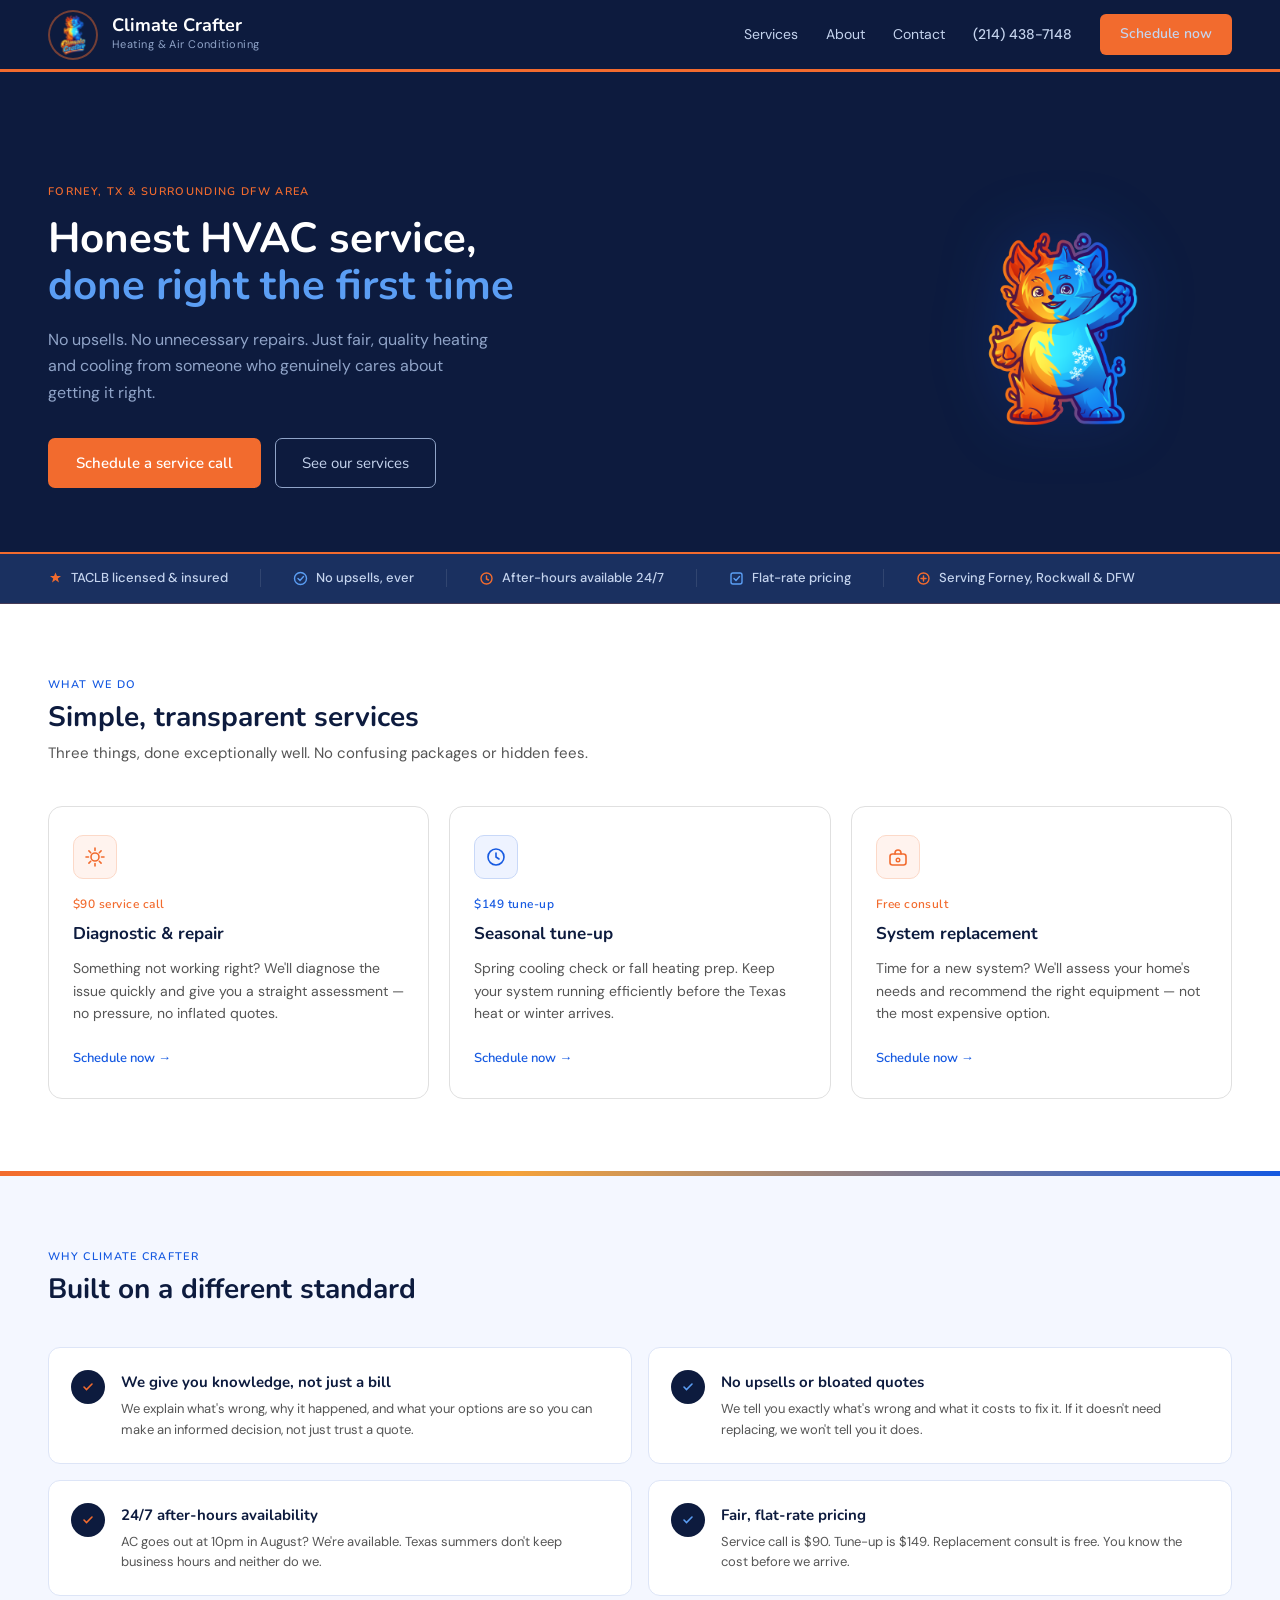
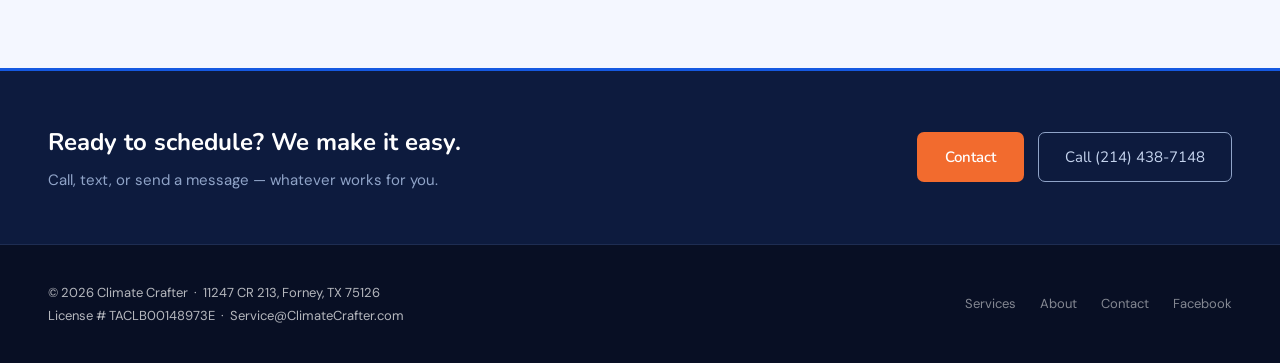
==== index.html @ eb10c496 "Initial" ====
<!DOCTYPE html>
<html lang="en">
<head>
  <meta charset="UTF-8">
  <meta name="viewport" content="width=device-width, initial-scale=1.0">
  <title>Climate Crafter | Heating &amp; Air Conditioning | Forney, TX</title>
  <meta name="description" content="Fair, quality HVAC service in Forney and the DFW area. No upsells, no unnecessary repairs. Licensed and insured. Call or text (214) 438-7148.">
  <link rel="stylesheet" href="style.css">
  <style>
    /* HERO */
    .cc-hero {
      background: var(--navy); padding: 72px 48px 0;
      display: flex; align-items: flex-end; gap: 16px; overflow: hidden;
      height: 480px;
    }
    .cc-hero-text { flex: 1; padding-bottom: 64px; }
    .cc-hero-eyebrow {
      font-size: 11px; font-weight: 600; letter-spacing: 0.12em;
      text-transform: uppercase; color: var(--orange); margin-bottom: 14px;
      font-family: 'Nunito', sans-serif;
    }
    .cc-hero h1 { font-size: 42px; color: #fff; line-height: 1.12; margin-bottom: 18px; }
    .cc-hero h1 span { color: #5b9ef4; }
    .cc-hero-sub { font-size: 16px; color: var(--nav-muted); line-height: 1.65; margin-bottom: 32px; max-width: 440px; }
    .cc-hero-actions { display: flex; gap: 14px; flex-wrap: wrap; align-items: center; }
    .cc-hero-mascot { flex-shrink: 0; display: flex; align-items: flex-end; height: 100%; }
    .cc-hero-mascot img { height: 85%; width: auto; filter: drop-shadow(0 -4px 32px rgba(21,89,225,0.2)); }

    /* TRUST BAR */
    .cc-trust {
      background: var(--navy-mid); border-top: 2px solid var(--orange);
      border-bottom: 1px solid rgba(242,107,46,0.2);
      padding: 14px 48px; display: flex; align-items: center;
      gap: 32px; flex-wrap: wrap;
    }
    .cc-trust-item { display: flex; align-items: center; gap: 8px; white-space: nowrap; }
    .cc-trust-item span { font-size: 13px; font-weight: 500; color: var(--nav-text); }
    .cc-trust-sep { width: 1px; height: 18px; background: rgba(255,255,255,0.1); flex-shrink: 0; }

    /* SERVICES SECTION */
    .services-section { padding: 72px 48px; }
    .services-grid { display: grid; grid-template-columns: repeat(3, 1fr); gap: 20px; margin-top: 40px; }
    .service-card {
      border: 0.5px solid var(--border); border-radius: 14px;
      padding: 28px 24px; background: #fff; transition: border-color 0.2s, box-shadow 0.2s;
    }
    .service-card:hover { border-color: var(--blue); box-shadow: 0 4px 20px rgba(21,89,225,0.08); }
    .service-icon {
      width: 44px; height: 44px; border-radius: 10px; margin-bottom: 16px;
      display: flex; align-items: center; justify-content: center;
    }
    .icon-o { background: var(--orange-light); border: 1px solid var(--orange-border); }
    .icon-b { background: var(--blue-light); border: 1px solid var(--blue-border); }
    .service-price { font-size: 12px; font-weight: 600; color: var(--orange); margin-bottom: 6px; letter-spacing: 0.04em; font-family: 'Nunito', sans-serif; }
    .service-price.blue { color: var(--blue); }
    .service-name { font-family: 'Nunito', sans-serif; font-size: 17px; font-weight: 700; color: var(--navy); margin-bottom: 10px; }
    .service-desc { font-size: 14px; color: var(--text-muted); line-height: 1.6; margin-bottom: 20px; }
    .service-link { font-size: 13px; font-weight: 600; color: var(--blue); text-decoration: none; font-family: 'Nunito', sans-serif; }
    .service-link:hover { color: var(--navy); }

    /* WHY SECTION */
    .why-section { background: var(--surface); padding: 72px 48px; }
    .why-grid { display: grid; grid-template-columns: repeat(2, 1fr); gap: 16px; margin-top: 40px; }
    .why-item {
      background: #fff; border-radius: 12px; padding: 22px;
      border: 0.5px solid var(--surface-border); display: flex; gap: 16px; align-items: flex-start;
    }
    .why-dot {
      width: 34px; height: 34px; border-radius: 50%; background: var(--navy);
      flex-shrink: 0; display: flex; align-items: center; justify-content: center;
    }
    .why-title { font-family: 'Nunito', sans-serif; font-size: 15px; font-weight: 700; color: var(--navy); margin-bottom: 5px; }
    .why-body { font-size: 13px; color: var(--text-muted); line-height: 1.6; }

    @media (max-width: 768px) {
      .cc-hero { flex-direction: column; padding: 40px 20px 0; }
      .cc-hero-text { padding-bottom: 32px; }
      .cc-hero-mascot { width: 180px; align-self: center; }
      .cc-hero h1 { font-size: 30px; }
      .cc-trust { padding: 14px 20px; gap: 16px; }
      .services-section, .why-section { padding: 48px 20px; }
      .services-grid { grid-template-columns: 1fr; }
      .why-grid { grid-template-columns: 1fr; }
    }
  </style>
</head>
<body>

  <nav class="cc-nav">
    <a class="cc-nav-logo" href="index.html">
      <div class="cc-logo-circle"><img src="logo.png" alt="Climate Crafter mascot"></div>
      <div class="cc-logo-text">
        <div class="name">Climate Crafter</div>
        <div class="sub">Heating &amp; Air Conditioning</div>
      </div>
    </a>
    <button class="cc-nav-hamburger" onclick="document.querySelector('.cc-nav-links').classList.toggle('open')" aria-label="Menu">
      <span></span><span></span><span></span>
    </button>
    <div class="cc-nav-links">
      <a href="services.html">Services</a>
      <a href="about.html">About</a>
      <a href="contact.html">Contact</a>
      <a class="cc-nav-phone" href="tel:2144387148">(214) 438-7148</a>
      <a class="cc-btn-nav" href="contact.html">Schedule now</a>
    </div>
  </nav>

  <section class="cc-hero">
    <div class="cc-hero-text">
      <div class="cc-hero-eyebrow">Forney, TX &amp; surrounding DFW area</div>
      <h1>Honest HVAC service,<br><span>done right the first time</span></h1>
      <p class="cc-hero-sub">No upsells. No unnecessary repairs. Just fair, quality heating and cooling from someone who genuinely cares about getting it right.</p>
      <div class="cc-hero-actions">
        <a class="cc-btn-primary" href="contact.html">Schedule a service call</a>
        <a class="cc-btn-outline" href="services.html">See our services</a>
      </div>
    </div>
    <div class="cc-hero-mascot">
      <img src="logo2.png" alt="Climate Crafter mascot">
    </div>
  </section>

  <center><div class="cc-trust">
    <div class="cc-trust-item">
      <svg width="15" height="15" viewBox="0 0 15 15" fill="none"><path d="M7.5 1.5L9 5h4l-3.2 2.4 1.2 4L7.5 9l-3.5 2.4 1.2-4L2 5h4z" fill="#F26B2E"/></svg>
      <span>TACLB licensed &amp; insured</span>
    </div>
    <div class="cc-trust-sep"></div>
    <div class="cc-trust-item">
      <svg width="15" height="15" viewBox="0 0 15 15" fill="none"><circle cx="7.5" cy="7.5" r="6" stroke="#5b9ef4" stroke-width="1.4"/><path d="M5 7.5l2 2 3.5-4" stroke="#5b9ef4" stroke-width="1.4" stroke-linecap="round"/></svg>
      <span>No upsells, ever</span>
    </div>
    <div class="cc-trust-sep"></div>
    <div class="cc-trust-item">
      <svg width="15" height="15" viewBox="0 0 15 15" fill="none"><circle cx="7.5" cy="7.5" r="5.5" stroke="#F26B2E" stroke-width="1.4"/><path d="M7.5 5v3l2 1" stroke="#F26B2E" stroke-width="1.4" stroke-linecap="round"/></svg>
      <span>After-hours available 24/7</span>
    </div>
    <div class="cc-trust-sep"></div>
    <div class="cc-trust-item">
      <svg width="15" height="15" viewBox="0 0 15 15" fill="none"><rect x="2" y="2" width="11" height="11" rx="2" stroke="#5b9ef4" stroke-width="1.4"/><path d="M5 7.5l2 2 3.5-4" stroke="#5b9ef4" stroke-width="1.4" stroke-linecap="round"/></svg>
      <span>Flat-rate pricing</span>
    </div>
    <div class="cc-trust-sep"></div>
    <div class="cc-trust-item">
      <svg width="15" height="15" viewBox="0 0 15 15" fill="none"><path d="M7.5 2C4.46 2 2 4.46 2 7.5S4.46 13 7.5 13 13 10.54 13 7.5 10.54 2 7.5 2z" stroke="#F26B2E" stroke-width="1.4"/><path d="M5 7.5h5M7.5 5v5" stroke="#F26B2E" stroke-width="1.4" stroke-linecap="round"/></svg>
      <span>Serving Forney, Rockwall &amp; DFW</span>
    </div>
  </div></center>

  <section class="services-section">
    <div class="cc-section-label">What we do</div>
    <h2 class="cc-section-h2">Simple, transparent services</h2>
    <p class="cc-section-sub">Three things, done exceptionally well. No confusing packages or hidden fees.</p>
    <div class="services-grid">
      <div class="service-card">
        <div class="service-icon icon-o">
          <svg width="22" height="22" viewBox="0 0 22 22" fill="none"><circle cx="11" cy="11" r="4" stroke="#F26B2E" stroke-width="1.6"/><path d="M11 2v2.5M11 17.5V20M2 11h2.5M17.5 11H20M4.9 4.9l1.8 1.8M15.3 15.3l1.8 1.8M4.9 17.1l1.8-1.8M15.3 6.7l1.8-1.8" stroke="#F26B2E" stroke-width="1.6" stroke-linecap="round"/></svg>
        </div>
        <div class="service-price">$90 service call</div>
        <div class="service-name">Diagnostic &amp; repair</div>
        <p class="service-desc">Something not working right? We'll diagnose the issue quickly and give you a straight assessment — no pressure, no inflated quotes.</p>
        <a class="service-link" href="contact.html">Schedule now &rarr;</a>
      </div>
      <div class="service-card">
        <div class="service-icon icon-b">
          <svg width="22" height="22" viewBox="0 0 22 22" fill="none"><circle cx="11" cy="11" r="8" stroke="#1559E1" stroke-width="1.6"/><path d="M11 7v4l3 2" stroke="#1559E1" stroke-width="1.6" stroke-linecap="round"/></svg>
        </div>
        <div class="service-price blue">$149 tune-up</div>
        <div class="service-name">Seasonal tune-up</div>
        <p class="service-desc">Spring cooling check or fall heating prep. Keep your system running efficiently before the Texas heat or winter arrives.</p>
        <a class="service-link" href="contact.html">Schedule now &rarr;</a>
      </div>
      <div class="service-card">
        <div class="service-icon icon-o">
          <svg width="22" height="22" viewBox="0 0 22 22" fill="none"><rect x="3" y="8" width="16" height="11" rx="2.5" stroke="#F26B2E" stroke-width="1.6"/><path d="M8 8V7a3 3 0 016 0v1" stroke="#F26B2E" stroke-width="1.6" stroke-linecap="round"/><circle cx="11" cy="14" r="1.8" stroke="#F26B2E" stroke-width="1.4"/></svg>
        </div>
        <div class="service-price">Free consult</div>
        <div class="service-name">System replacement</div>
        <p class="service-desc">Time for a new system? We'll assess your home's needs and recommend the right equipment — not the most expensive option.</p>
        <a class="service-link" href="contact.html">Schedule now &rarr;</a>
      </div>
    </div>
  </section>

  <div class="divider-gradient"></div>

  <section class="why-section">
    <div class="cc-section-label">Why Climate Crafter</div>
    <h2 class="cc-section-h2">Built on a different standard</h2>
    <div class="why-grid">
      <div class="why-item">
        <div class="why-dot"><svg width="14" height="14" viewBox="0 0 14 14" fill="none"><path d="M3 7l2.5 2.5L11 4" stroke="#F26B2E" stroke-width="1.6" stroke-linecap="round"/></svg></div>
        <div>
          <div class="why-title">We give you knowledge, not just a bill</div>
          <div class="why-body">We explain what's wrong, why it happened, and what your options are so you can make an informed decision, not just trust a quote.</div>
        </div>
      </div>
      <div class="why-item">
        <div class="why-dot"><svg width="14" height="14" viewBox="0 0 14 14" fill="none"><path d="M3 7l2.5 2.5L11 4" stroke="#5b9ef4" stroke-width="1.6" stroke-linecap="round"/></svg></div>
        <div>
          <div class="why-title">No upsells or bloated quotes</div>
          <div class="why-body">We tell you exactly what's wrong and what it costs to fix it. If it doesn't need replacing, we won't tell you it does.</div>
        </div>
      </div>
      <div class="why-item">
        <div class="why-dot"><svg width="14" height="14" viewBox="0 0 14 14" fill="none"><path d="M3 7l2.5 2.5L11 4" stroke="#F26B2E" stroke-width="1.6" stroke-linecap="round"/></svg></div>
        <div>
          <div class="why-title">24/7 after-hours availability</div>
          <div class="why-body">AC goes out at 10pm in August? We're available. Texas summers don't keep business hours and neither do we.</div>
        </div>
      </div>
      <div class="why-item">
        <div class="why-dot"><svg width="14" height="14" viewBox="0 0 14 14" fill="none"><path d="M3 7l2.5 2.5L11 4" stroke="#5b9ef4" stroke-width="1.6" stroke-linecap="round"/></svg></div>
        <div>
          <div class="why-title">Fair, flat-rate pricing</div>
          <div class="why-body">Service call is $90. Tune-up is $149. Replacement consult is free. You know the cost before we arrive.</div>
        </div>
      </div>
    </div>
  </section>

  <div class="cc-cta-band">
    <div>
      <div class="heading">Ready to schedule? We make it easy.</div>
      <div class="sub">Call, text, or send a message — whatever works for you.</div>
    </div>
    <div class="cc-cta-actions">
      <a class="cc-btn-primary" href="contact.html">Contact</a>
      <a class="cc-btn-outline" href="tel:2144387148">Call (214) 438-7148</a>
    </div>
  </div>

  <footer class="cc-footer">
    <div class="cc-footer-left">
      &copy; 2026 Climate Crafter &nbsp;&middot;&nbsp; 11247 CR 213, Forney, TX 75126<br>
      License # TACLB00148973E &nbsp;&middot;&nbsp; Service@ClimateCrafter.com
    </div>
    <div class="cc-footer-links">
      <a href="services.html">Services</a>
      <a href="about.html">About</a>
      <a href="contact.html">Contact</a>
      <a href="https://www.facebook.com/profile.php?id=61574477546319" target="_blank">Facebook</a>
    </div>
  </footer>

</body>
</html>
---- style.css ----
@import url('https://fonts.googleapis.com/css2?family=Nunito:wght@400;500;600;700&family=DM+Sans:wght@400;500&display=swap');

*, *::before, *::after { box-sizing: border-box; margin: 0; padding: 0; }

:root {
  --orange: #F26B2E;
  --orange-light: #fff3ee;
  --orange-border: #fcd9c8;
  --blue: #1559E1;
  --blue-light: #eef3ff;
  --blue-border: #c8d8f8;
  --navy: #0d1b3e;
  --navy-dark: #080f24;
  --navy-mid: #1a3060;
  --text: #1a1a1a;
  --text-muted: #555;
  --text-light: #888;
  --border: #e0e0e0;
  --surface: #f4f7ff;
  --surface-border: #dde5f7;
  --nav-text: #c5d4ee;
  --nav-muted: #90a4c8;
}

html { scroll-behavior: smooth; }
body { font-family: 'DM Sans', sans-serif; color: var(--text); background: #fff; font-size: 16px; line-height: 1.6; }
h1, h2, h3, h4 { font-family: 'Nunito', sans-serif; font-weight: 700; }
a { color: var(--blue); }
img { display: block; max-width: 100%; }

/* NAV */
.cc-nav {
  background: var(--navy);
  padding: 0 48px;
  display: flex; align-items: center; justify-content: space-between;
  height: 72px;
  border-bottom: 3px solid var(--orange);
  position: sticky; top: 0; z-index: 100;
}
.cc-nav-logo { display: flex; align-items: center; gap: 14px; text-decoration: none; }
.cc-logo-circle {
  width: 50px; height: 50px; border-radius: 50%; overflow: hidden;
  flex-shrink: 0; border: 2px solid rgba(242,107,46,0.45);
  background: var(--navy);
}
.cc-logo-circle img { width: 100%; height: 100%; object-fit: cover; }
.cc-logo-text .name { font-family: 'Nunito', sans-serif; font-size: 18px; font-weight: 700; color: #fff; line-height: 1.1; }
.cc-logo-text .sub { font-size: 11px; color: var(--nav-muted); letter-spacing: 0.04em; }
.cc-nav-links { display: flex; gap: 28px; align-items: center; }
.cc-nav-links a { color: var(--nav-text); font-size: 14px; text-decoration: none; transition: color 0.15s; }
.cc-nav-links a:hover { color: #fff; }
.cc-nav-links a.active { color: #fff; border-bottom: 2px solid var(--orange); padding-bottom: 2px; }
.cc-nav-phone { color: #fff; font-size: 14px; font-weight: 500; text-decoration: none; }
.cc-nav-phone:hover { color: var(--nav-text); }
.cc-btn-nav {
  background: var(--orange); color: #fff; font-size: 13px; font-weight: 600;
  padding: 9px 20px; border-radius: 6px; text-decoration: none; transition: background 0.15s;
  font-family: 'Nunito', sans-serif;
}
.cc-btn-nav:hover { background: #d95c22; color: #fff; }

/* BUTTONS */
.cc-btn-primary {
  background: var(--orange); color: #fff; font-size: 15px; font-weight: 600;
  padding: 13px 28px; border-radius: 7px; text-decoration: none;
  display: inline-block; font-family: 'Nunito', sans-serif;
  transition: background 0.15s, transform 0.1s;
}
.cc-btn-primary:hover { background: #d95c22; color: #fff; transform: translateY(-1px); }
.cc-btn-outline {
  border: 1.5px solid var(--nav-muted); color: var(--nav-text); font-size: 15px;
  padding: 12px 26px; border-radius: 7px; text-decoration: none;
  display: inline-block; font-family: 'Nunito', sans-serif; transition: border-color 0.15s, color 0.15s;
}
.cc-btn-outline:hover { border-color: #fff; color: #fff; }

/* PAGE HERO */
.page-hero {
  background: var(--navy); padding: 56px 48px;
  border-bottom: 3px solid var(--blue);
}
.page-hero-eyebrow {
  font-size: 11px; font-weight: 600; letter-spacing: 0.12em;
  text-transform: uppercase; color: var(--orange); margin-bottom: 12px;
  font-family: 'Nunito', sans-serif;
}
.page-hero h1 { font-size: 36px; color: #fff; margin-bottom: 12px; }
.page-hero p { font-size: 15px; color: var(--nav-muted); max-width: 500px; line-height: 1.65; }

/* SECTION LABELS */
.cc-section-label {
  font-size: 11px; font-weight: 600; letter-spacing: 0.12em;
  text-transform: uppercase; color: var(--blue); margin-bottom: 8px;
  font-family: 'Nunito', sans-serif;
}
.cc-section-h2 { font-size: 28px; color: var(--navy); line-height: 1.2; }
.cc-section-sub { font-size: 15px; color: var(--text-muted); line-height: 1.65; max-width: 540px; margin-top: 6px; }

/* CTA BAND */
.cc-cta-band {
  background: var(--navy); padding: 52px 48px;
  display: flex; align-items: center; justify-content: space-between;
  gap: 24px; flex-wrap: wrap; border-top: 3px solid var(--blue);
}
.cc-cta-band .heading { font-family: 'Nunito', sans-serif; font-size: 24px; font-weight: 700; color: #fff; margin-bottom: 6px; }
.cc-cta-band .sub { font-size: 15px; color: var(--nav-muted); }
.cc-cta-actions { display: flex; gap: 14px; flex-wrap: wrap; }

/* FOOTER */
.cc-footer {
  background: var(--navy-dark); padding: 36px 48px;
  display: flex; justify-content: space-between; align-items: center;
  gap: 16px; flex-wrap: wrap; border-top: 0.5px solid #1e2d52;
}
.cc-footer-left { font-size: 13px; color: rgba(255,255,255,0.7); line-height: 1.8; }
.cc-footer-links { display: flex; gap: 24px; }
.cc-footer-links a { font-size: 13px; color: rgba(255,255,255,0.5); text-decoration: none; transition: color 0.15s; }
.cc-footer-links a:hover { color: #fff; }

/* DIVIDER GRADIENT */
.divider-gradient {
  height: 5px;
  background: linear-gradient(90deg, var(--orange) 0%, #f5a23a 40%, var(--blue) 100%);
}

/* MOBILE NAV TOGGLE */
.cc-nav-hamburger { display: none; background: none; border: none; cursor: pointer; padding: 4px; }
.cc-nav-hamburger span { display: block; width: 22px; height: 2px; background: #fff; margin: 4px 0; border-radius: 2px; transition: 0.3s; }

@media (max-width: 768px) {
  .cc-nav { padding: 0 20px; }
  .cc-nav-hamburger { display: block; }
  .cc-nav-links { 
    display: none; flex-direction: column; position: absolute;
    top: 72px; left: 0; right: 0; background: var(--navy);
    padding: 20px; gap: 16px; border-bottom: 3px solid var(--orange);
  }
  .cc-nav-links.open { display: flex; }
  .page-hero { padding: 40px 20px; }
  .cc-cta-band { padding: 40px 20px; }
  .cc-footer { padding: 28px 20px; flex-direction: column; align-items: flex-start; }
}
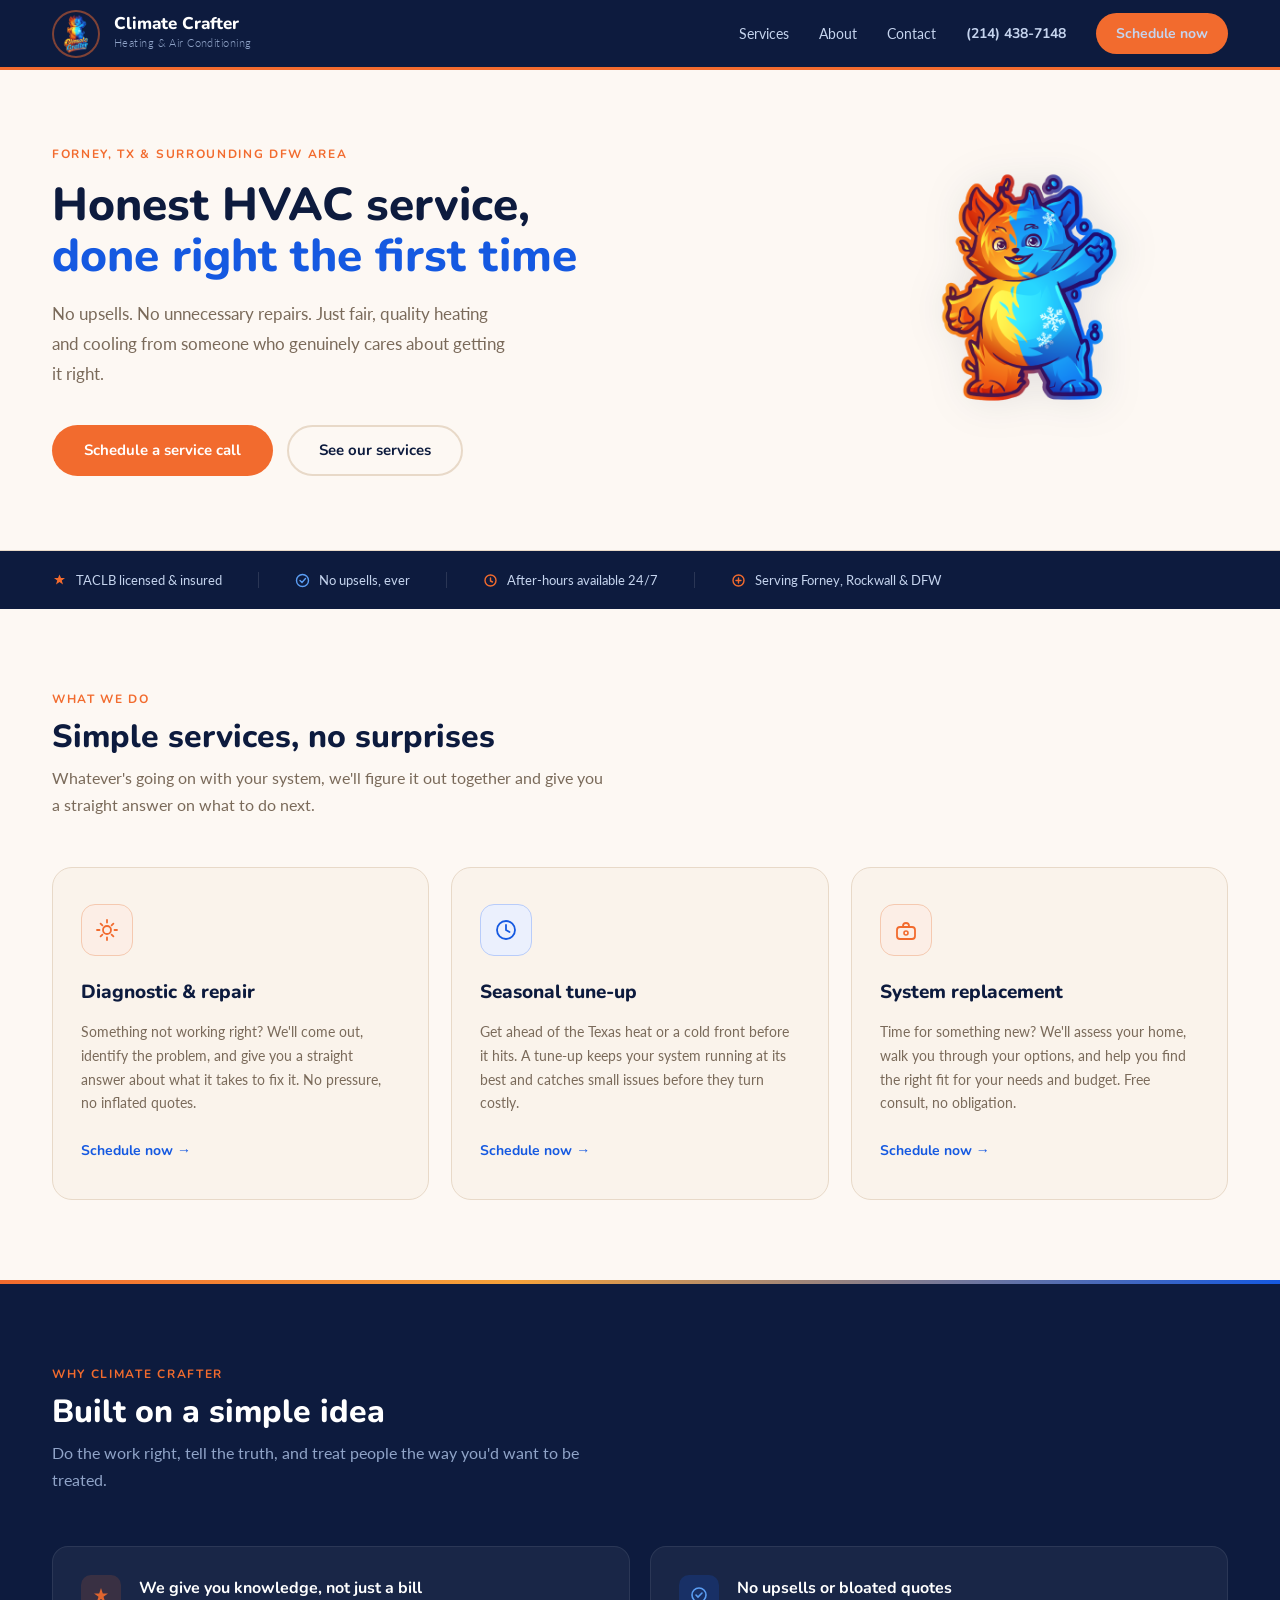
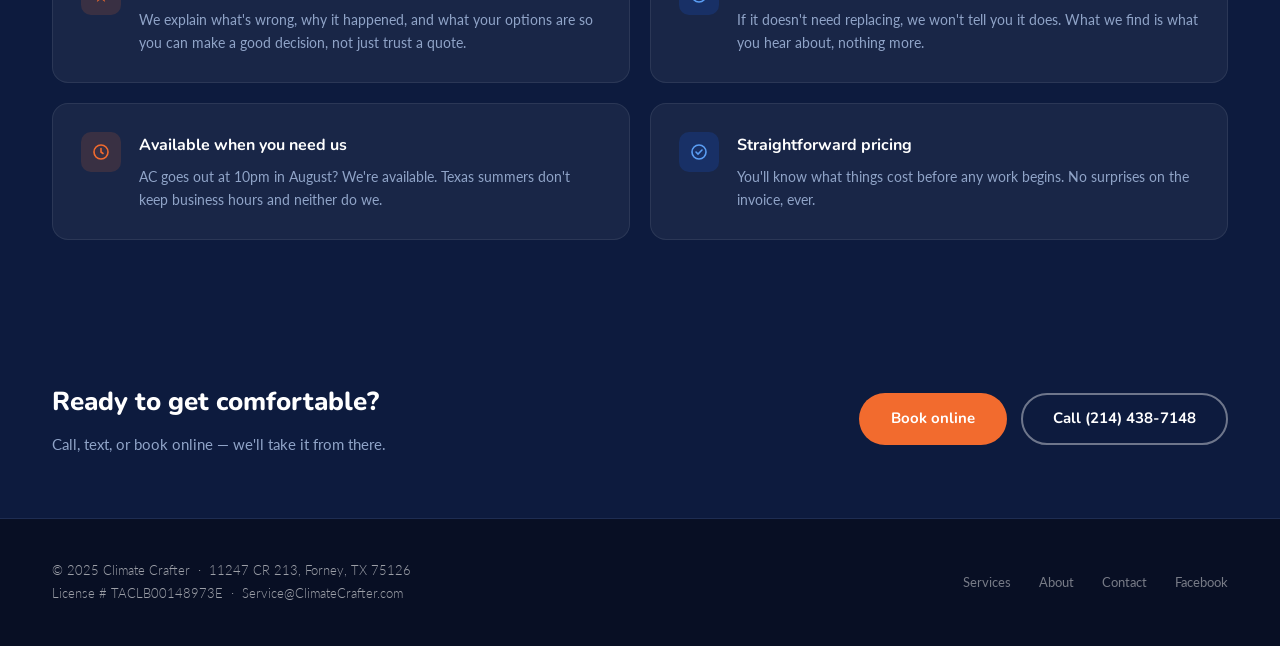
==== commit ce82a9e0: "v3" ====
--- a/index.html
+++ b/index.html
@@ -4,81 +4,102 @@
   <meta charset="UTF-8">
   <meta name="viewport" content="width=device-width, initial-scale=1.0">
   <title>Climate Crafter | Heating &amp; Air Conditioning | Forney, TX</title>
-  <meta name="description" content="Fair, quality HVAC service in Forney and the DFW area. No upsells, no unnecessary repairs. Licensed and insured. Call or text (214) 438-7148.">
+  <meta name="description" content="Quality HVAC service in Forney and the DFW area. No upsells, no unnecessary repairs. Licensed and insured. Call or text (214) 438-7148.">
   <link rel="stylesheet" href="style.css">
   <style>
     /* HERO */
     .cc-hero {
-      background: var(--navy); padding: 72px 48px 0;
-      display: flex; align-items: flex-end; gap: 16px; overflow: hidden;
-      height: 480px;
-    }
-    .cc-hero-text { flex: 1; padding-bottom: 64px; }
+      background: var(--bg);
+      padding: 0 52px;
+      display: flex; align-items: stretch;
+      min-height: 480px; overflow: hidden;
+      border-bottom: 1px solid var(--border);
+    }
+    .cc-hero-text {
+      flex: 1; display: flex; flex-direction: column;
+      justify-content: center; padding: 64px 48px 64px 0;
+    }
     .cc-hero-eyebrow {
-      font-size: 11px; font-weight: 600; letter-spacing: 0.12em;
-      text-transform: uppercase; color: var(--orange); margin-bottom: 14px;
-      font-family: 'Nunito', sans-serif;
-    }
-    .cc-hero h1 { font-size: 42px; color: #fff; line-height: 1.12; margin-bottom: 18px; }
-    .cc-hero h1 span { color: #5b9ef4; }
-    .cc-hero-sub { font-size: 16px; color: var(--nav-muted); line-height: 1.65; margin-bottom: 32px; max-width: 440px; }
+      font-family: 'Nunito', sans-serif; font-size: 12px; font-weight: 700;
+      letter-spacing: 0.14em; text-transform: uppercase;
+      color: var(--orange); margin-bottom: 16px;
+    }
+    .cc-hero h1 { font-size: 46px; color: var(--navy); margin-bottom: 18px; line-height: 1.1; }
+    .cc-hero h1 span { color: var(--blue); }
+    .cc-hero-sub {
+      font-size: 17px; color: var(--text-muted); line-height: 1.75;
+      margin-bottom: 36px; max-width: 460px;
+    }
     .cc-hero-actions { display: flex; gap: 14px; flex-wrap: wrap; align-items: center; }
-    .cc-hero-mascot { flex-shrink: 0; display: flex; align-items: flex-end; height: 100%; }
-    .cc-hero-mascot img { height: 85%; width: auto; filter: drop-shadow(0 -4px 32px rgba(21,89,225,0.2)); }
-
-    /* TRUST BAR */
+    .cc-hero-mascot { flex-shrink: 0; display: flex; align-items: flex-end; height: 480px; }
+    .cc-hero-mascot img { height: 85%; width: auto; filter: drop-shadow(4px 0 20px rgba(13,27,62,0.1)); }
+
+    /* TRUST STRIP */
     .cc-trust {
-      background: var(--navy-mid); border-top: 2px solid var(--orange);
-      border-bottom: 1px solid rgba(242,107,46,0.2);
-      padding: 14px 48px; display: flex; align-items: center;
-      gap: 32px; flex-wrap: wrap;
-    }
-    .cc-trust-item { display: flex; align-items: center; gap: 8px; white-space: nowrap; }
-    .cc-trust-item span { font-size: 13px; font-weight: 500; color: var(--nav-text); }
-    .cc-trust-sep { width: 1px; height: 18px; background: rgba(255,255,255,0.1); flex-shrink: 0; }
-
-    /* SERVICES SECTION */
-    .services-section { padding: 72px 48px; }
-    .services-grid { display: grid; grid-template-columns: repeat(3, 1fr); gap: 20px; margin-top: 40px; }
+      background: var(--navy); padding: 18px 52px;
+      display: flex; align-items: center; gap: 36px; flex-wrap: wrap;
+    }
+    .cc-trust-item { display: flex; align-items: center; gap: 9px; white-space: nowrap; }
+    .cc-trust-item span { font-size: 13px; color: var(--nav-text); }
+    .cc-trust-sep { width: 1px; height: 16px; background: rgba(255,255,255,0.12); flex-shrink: 0; }
+
+    /* SERVICES */
+    .services-section { padding: 80px 52px; background: var(--bg); }
+    .services-grid { display: grid; grid-template-columns: repeat(3, 1fr); gap: 22px; margin-top: 48px; }
     .service-card {
-      border: 0.5px solid var(--border); border-radius: 14px;
-      padding: 28px 24px; background: #fff; transition: border-color 0.2s, box-shadow 0.2s;
-    }
-    .service-card:hover { border-color: var(--blue); box-shadow: 0 4px 20px rgba(21,89,225,0.08); }
+      background: var(--bg-card); border-radius: 20px;
+      padding: 36px 28px; border: 1px solid var(--border);
+      transition: transform 0.2s, box-shadow 0.2s, background 0.2s;
+      display: flex; flex-direction: column;
+    }
+    .service-card:hover {
+      transform: translateY(-4px); background: var(--bg-card-hover);
+      box-shadow: 0 12px 32px rgba(13,27,62,0.08);
+    }
     .service-icon {
-      width: 44px; height: 44px; border-radius: 10px; margin-bottom: 16px;
+      width: 52px; height: 52px; border-radius: 14px; margin-bottom: 20px;
       display: flex; align-items: center; justify-content: center;
     }
-    .icon-o { background: var(--orange-light); border: 1px solid var(--orange-border); }
-    .icon-b { background: var(--blue-light); border: 1px solid var(--blue-border); }
-    .service-price { font-size: 12px; font-weight: 600; color: var(--orange); margin-bottom: 6px; letter-spacing: 0.04em; font-family: 'Nunito', sans-serif; }
-    .service-price.blue { color: var(--blue); }
-    .service-name { font-family: 'Nunito', sans-serif; font-size: 17px; font-weight: 700; color: var(--navy); margin-bottom: 10px; }
-    .service-desc { font-size: 14px; color: var(--text-muted); line-height: 1.6; margin-bottom: 20px; }
-    .service-link { font-size: 13px; font-weight: 600; color: var(--blue); text-decoration: none; font-family: 'Nunito', sans-serif; }
-    .service-link:hover { color: var(--navy); }
+    .icon-o { background: var(--orange-soft); border: 1px solid var(--orange-border); }
+    .icon-b { background: var(--blue-soft); border: 1px solid var(--blue-border); }
+    .service-name { font-family: 'Nunito', sans-serif; font-size: 19px; font-weight: 800; color: var(--navy); margin-bottom: 12px; }
+    .service-desc { font-size: 14px; color: var(--text-muted); line-height: 1.7; margin-bottom: 24px; flex: 1; }
+    .service-link {
+      font-family: 'Nunito', sans-serif; font-size: 14px; font-weight: 700;
+      color: var(--blue); text-decoration: none;
+      display: inline-flex; align-items: center; gap: 4px; transition: gap 0.15s;
+    }
+    .service-link:hover { gap: 8px; color: var(--navy); }
 
     /* WHY SECTION */
-    .why-section { background: var(--surface); padding: 72px 48px; }
-    .why-grid { display: grid; grid-template-columns: repeat(2, 1fr); gap: 16px; margin-top: 40px; }
+    .why-section { background: var(--navy); padding: 80px 52px; }
+    .why-section .cc-section-label { color: var(--orange); }
+    .why-section .cc-section-h2 { color: #fff; }
+    .why-section .cc-section-sub { color: var(--nav-muted); }
+    .why-grid { display: grid; grid-template-columns: repeat(2, 1fr); gap: 20px; margin-top: 52px; }
     .why-item {
-      background: #fff; border-radius: 12px; padding: 22px;
-      border: 0.5px solid var(--surface-border); display: flex; gap: 16px; align-items: flex-start;
-    }
-    .why-dot {
-      width: 34px; height: 34px; border-radius: 50%; background: var(--navy);
-      flex-shrink: 0; display: flex; align-items: center; justify-content: center;
-    }
-    .why-title { font-family: 'Nunito', sans-serif; font-size: 15px; font-weight: 700; color: var(--navy); margin-bottom: 5px; }
-    .why-body { font-size: 13px; color: var(--text-muted); line-height: 1.6; }
+      background: rgba(255,255,255,0.05); border-radius: 16px; padding: 28px;
+      border: 1px solid rgba(255,255,255,0.08);
+      display: flex; gap: 18px; align-items: flex-start;
+      transition: background 0.2s;
+    }
+    .why-item:hover { background: rgba(255,255,255,0.08); }
+    .why-icon {
+      width: 40px; height: 40px; border-radius: 10px; flex-shrink: 0;
+      display: flex; align-items: center; justify-content: center;
+    }
+    .wi-o { background: rgba(242,107,46,0.15); }
+    .wi-b { background: rgba(21,89,225,0.2); }
+    .why-title { font-family: 'Nunito', sans-serif; font-size: 16px; font-weight: 700; color: #fff; margin-bottom: 6px; }
+    .why-body { font-size: 14px; color: var(--nav-muted); line-height: 1.65; }
 
     @media (max-width: 768px) {
-      .cc-hero { flex-direction: column; padding: 40px 20px 0; }
-      .cc-hero-text { padding-bottom: 32px; }
-      .cc-hero-mascot { width: 180px; align-self: center; }
-      .cc-hero h1 { font-size: 30px; }
-      .cc-trust { padding: 14px 20px; gap: 16px; }
-      .services-section, .why-section { padding: 48px 20px; }
+      .cc-hero { flex-direction: column; padding: 0 20px; min-height: auto; }
+      .cc-hero-text { padding: 48px 0 32px; }
+      .cc-hero h1 { font-size: 32px; }
+      .cc-hero-mascot { height: 280px; align-self: center; }
+      .cc-trust { padding: 18px 20px; gap: 18px; }
+      .services-section, .why-section { padding: 56px 20px; }
       .services-grid { grid-template-columns: 1fr; }
       .why-grid { grid-template-columns: 1fr; }
     }
@@ -113,7 +134,7 @@
       <p class="cc-hero-sub">No upsells. No unnecessary repairs. Just fair, quality heating and cooling from someone who genuinely cares about getting it right.</p>
       <div class="cc-hero-actions">
         <a class="cc-btn-primary" href="contact.html">Schedule a service call</a>
-        <a class="cc-btn-outline" href="services.html">See our services</a>
+        <a class="cc-btn-secondary" href="services.html">See our services</a>
       </div>
     </div>
     <div class="cc-hero-mascot">
@@ -121,7 +142,7 @@
     </div>
   </section>
 
-  <center><div class="cc-trust">
+  <div class="cc-trust">
     <div class="cc-trust-item">
       <svg width="15" height="15" viewBox="0 0 15 15" fill="none"><path d="M7.5 1.5L9 5h4l-3.2 2.4 1.2 4L7.5 9l-3.5 2.4 1.2-4L2 5h4z" fill="#F26B2E"/></svg>
       <span>TACLB licensed &amp; insured</span>
@@ -138,46 +159,38 @@
     </div>
     <div class="cc-trust-sep"></div>
     <div class="cc-trust-item">
-      <svg width="15" height="15" viewBox="0 0 15 15" fill="none"><rect x="2" y="2" width="11" height="11" rx="2" stroke="#5b9ef4" stroke-width="1.4"/><path d="M5 7.5l2 2 3.5-4" stroke="#5b9ef4" stroke-width="1.4" stroke-linecap="round"/></svg>
-      <span>Flat-rate pricing</span>
-    </div>
-    <div class="cc-trust-sep"></div>
-    <div class="cc-trust-item">
       <svg width="15" height="15" viewBox="0 0 15 15" fill="none"><path d="M7.5 2C4.46 2 2 4.46 2 7.5S4.46 13 7.5 13 13 10.54 13 7.5 10.54 2 7.5 2z" stroke="#F26B2E" stroke-width="1.4"/><path d="M5 7.5h5M7.5 5v5" stroke="#F26B2E" stroke-width="1.4" stroke-linecap="round"/></svg>
       <span>Serving Forney, Rockwall &amp; DFW</span>
     </div>
-  </div></center>
+  </div>
 
   <section class="services-section">
     <div class="cc-section-label">What we do</div>
-    <h2 class="cc-section-h2">Simple, transparent services</h2>
-    <p class="cc-section-sub">Three things, done exceptionally well. No confusing packages or hidden fees.</p>
+    <h2 class="cc-section-h2">Simple services, no surprises</h2>
+    <p class="cc-section-sub">Whatever's going on with your system, we'll figure it out together and give you a straight answer on what to do next.</p>
     <div class="services-grid">
       <div class="service-card">
         <div class="service-icon icon-o">
-          <svg width="22" height="22" viewBox="0 0 22 22" fill="none"><circle cx="11" cy="11" r="4" stroke="#F26B2E" stroke-width="1.6"/><path d="M11 2v2.5M11 17.5V20M2 11h2.5M17.5 11H20M4.9 4.9l1.8 1.8M15.3 15.3l1.8 1.8M4.9 17.1l1.8-1.8M15.3 6.7l1.8-1.8" stroke="#F26B2E" stroke-width="1.6" stroke-linecap="round"/></svg>
-        </div>
-        <div class="service-price">$90 service call</div>
+          <svg width="24" height="24" viewBox="0 0 24 24" fill="none"><circle cx="12" cy="12" r="4" stroke="#F26B2E" stroke-width="1.8"/><path d="M12 2v2.5M12 19.5V22M2 12h2.5M19.5 12H22M5.6 5.6l1.8 1.8M16.6 16.6l1.8 1.8M5.6 18.4l1.8-1.8M16.6 7.4l1.8-1.8" stroke="#F26B2E" stroke-width="1.8" stroke-linecap="round"/></svg>
+        </div>
         <div class="service-name">Diagnostic &amp; repair</div>
-        <p class="service-desc">Something not working right? We'll diagnose the issue quickly and give you a straight assessment — no pressure, no inflated quotes.</p>
+        <p class="service-desc">Something not working right? We'll come out, identify the problem, and give you a straight answer about what it takes to fix it. No pressure, no inflated quotes.</p>
         <a class="service-link" href="contact.html">Schedule now &rarr;</a>
       </div>
       <div class="service-card">
         <div class="service-icon icon-b">
-          <svg width="22" height="22" viewBox="0 0 22 22" fill="none"><circle cx="11" cy="11" r="8" stroke="#1559E1" stroke-width="1.6"/><path d="M11 7v4l3 2" stroke="#1559E1" stroke-width="1.6" stroke-linecap="round"/></svg>
-        </div>
-        <div class="service-price blue">$149 tune-up</div>
+          <svg width="24" height="24" viewBox="0 0 24 24" fill="none"><circle cx="12" cy="12" r="9" stroke="#1559E1" stroke-width="1.8"/><path d="M12 7v5l3.5 2" stroke="#1559E1" stroke-width="1.8" stroke-linecap="round"/></svg>
+        </div>
         <div class="service-name">Seasonal tune-up</div>
-        <p class="service-desc">Spring cooling check or fall heating prep. Keep your system running efficiently before the Texas heat or winter arrives.</p>
+        <p class="service-desc">Get ahead of the Texas heat or a cold front before it hits. A tune-up keeps your system running at its best and catches small issues before they turn costly.</p>
         <a class="service-link" href="contact.html">Schedule now &rarr;</a>
       </div>
       <div class="service-card">
         <div class="service-icon icon-o">
-          <svg width="22" height="22" viewBox="0 0 22 22" fill="none"><rect x="3" y="8" width="16" height="11" rx="2.5" stroke="#F26B2E" stroke-width="1.6"/><path d="M8 8V7a3 3 0 016 0v1" stroke="#F26B2E" stroke-width="1.6" stroke-linecap="round"/><circle cx="11" cy="14" r="1.8" stroke="#F26B2E" stroke-width="1.4"/></svg>
-        </div>
-        <div class="service-price">Free consult</div>
+          <svg width="24" height="24" viewBox="0 0 24 24" fill="none"><rect x="3" y="9" width="18" height="12" rx="3" stroke="#F26B2E" stroke-width="1.8"/><path d="M9 9V8a3 3 0 016 0v1" stroke="#F26B2E" stroke-width="1.8" stroke-linecap="round"/><circle cx="12" cy="15" r="2" stroke="#F26B2E" stroke-width="1.6"/></svg>
+        </div>
         <div class="service-name">System replacement</div>
-        <p class="service-desc">Time for a new system? We'll assess your home's needs and recommend the right equipment — not the most expensive option.</p>
+        <p class="service-desc">Time for something new? We'll assess your home, walk you through your options, and help you find the right fit for your needs and budget. Free consult, no obligation.</p>
         <a class="service-link" href="contact.html">Schedule now &rarr;</a>
       </div>
     </div>
@@ -187,34 +200,43 @@
 
   <section class="why-section">
     <div class="cc-section-label">Why Climate Crafter</div>
-    <h2 class="cc-section-h2">Built on a different standard</h2>
+    <h2 class="cc-section-h2">Built on a simple idea</h2>
+    <p class="cc-section-sub">Do the work right, tell the truth, and treat people the way you'd want to be treated.</p>
     <div class="why-grid">
       <div class="why-item">
-        <div class="why-dot"><svg width="14" height="14" viewBox="0 0 14 14" fill="none"><path d="M3 7l2.5 2.5L11 4" stroke="#F26B2E" stroke-width="1.6" stroke-linecap="round"/></svg></div>
+        <div class="why-icon wi-o">
+          <svg width="20" height="20" viewBox="0 0 20 20" fill="none"><path d="M10 3l1.8 5.5H17l-4.5 3.3 1.7 5.2L10 14l-4.2 3 1.7-5.2L3 8.5h5.2z" fill="#F26B2E" opacity="0.9"/></svg>
+        </div>
         <div>
           <div class="why-title">We give you knowledge, not just a bill</div>
-          <div class="why-body">We explain what's wrong, why it happened, and what your options are so you can make an informed decision, not just trust a quote.</div>
-        </div>
-      </div>
-      <div class="why-item">
-        <div class="why-dot"><svg width="14" height="14" viewBox="0 0 14 14" fill="none"><path d="M3 7l2.5 2.5L11 4" stroke="#5b9ef4" stroke-width="1.6" stroke-linecap="round"/></svg></div>
+          <div class="why-body">We explain what's wrong, why it happened, and what your options are so you can make a good decision, not just trust a quote.</div>
+        </div>
+      </div>
+      <div class="why-item">
+        <div class="why-icon wi-b">
+          <svg width="20" height="20" viewBox="0 0 20 20" fill="none"><circle cx="10" cy="10" r="7" stroke="#5b9ef4" stroke-width="1.6"/><path d="M7 10l2 2 4-4" stroke="#5b9ef4" stroke-width="1.6" stroke-linecap="round"/></svg>
+        </div>
         <div>
           <div class="why-title">No upsells or bloated quotes</div>
-          <div class="why-body">We tell you exactly what's wrong and what it costs to fix it. If it doesn't need replacing, we won't tell you it does.</div>
-        </div>
-      </div>
-      <div class="why-item">
-        <div class="why-dot"><svg width="14" height="14" viewBox="0 0 14 14" fill="none"><path d="M3 7l2.5 2.5L11 4" stroke="#F26B2E" stroke-width="1.6" stroke-linecap="round"/></svg></div>
-        <div>
-          <div class="why-title">24/7 after-hours availability</div>
+          <div class="why-body">If it doesn't need replacing, we won't tell you it does. What we find is what you hear about, nothing more.</div>
+        </div>
+      </div>
+      <div class="why-item">
+        <div class="why-icon wi-o">
+          <svg width="20" height="20" viewBox="0 0 20 20" fill="none"><circle cx="10" cy="10" r="7" stroke="#F26B2E" stroke-width="1.6"/><path d="M10 6.5V10l2 1.5" stroke="#F26B2E" stroke-width="1.6" stroke-linecap="round"/></svg>
+        </div>
+        <div>
+          <div class="why-title">Available when you need us</div>
           <div class="why-body">AC goes out at 10pm in August? We're available. Texas summers don't keep business hours and neither do we.</div>
         </div>
       </div>
       <div class="why-item">
-        <div class="why-dot"><svg width="14" height="14" viewBox="0 0 14 14" fill="none"><path d="M3 7l2.5 2.5L11 4" stroke="#5b9ef4" stroke-width="1.6" stroke-linecap="round"/></svg></div>
-        <div>
-          <div class="why-title">Fair, flat-rate pricing</div>
-          <div class="why-body">Service call is $90. Tune-up is $149. Replacement consult is free. You know the cost before we arrive.</div>
+        <div class="why-icon wi-b">
+          <svg width="20" height="20" viewBox="0 0 20 20" fill="none"><path d="M10 3C6.13 3 3 6.13 3 10s3.13 7 7 7 7-3.13 7-7-3.13-7-7-7z" stroke="#5b9ef4" stroke-width="1.6"/><path d="M7 10l2 2 4-4" stroke="#5b9ef4" stroke-width="1.6" stroke-linecap="round"/></svg>
+        </div>
+        <div>
+          <div class="why-title">Straightforward pricing</div>
+          <div class="why-body">You'll know what things cost before any work begins. No surprises on the invoice, ever.</div>
         </div>
       </div>
     </div>
@@ -222,18 +244,18 @@
 
   <div class="cc-cta-band">
     <div>
-      <div class="heading">Ready to schedule? We make it easy.</div>
-      <div class="sub">Call, text, or send a message — whatever works for you.</div>
+      <div class="heading">Ready to get comfortable?</div>
+      <div class="sub">Call, text, or book online — we'll take it from there.</div>
     </div>
     <div class="cc-cta-actions">
-      <a class="cc-btn-primary" href="contact.html">Contact</a>
-      <a class="cc-btn-outline" href="tel:2144387148">Call (214) 438-7148</a>
+      <a class="cc-btn-primary" href="contact.html">Book online</a>
+      <a class="cc-btn-outline-light" href="tel:2144387148">Call (214) 438-7148</a>
     </div>
   </div>
 
   <footer class="cc-footer">
     <div class="cc-footer-left">
-      &copy; 2026 Climate Crafter &nbsp;&middot;&nbsp; 11247 CR 213, Forney, TX 75126<br>
+      &copy; 2025 Climate Crafter &nbsp;&middot;&nbsp; 11247 CR 213, Forney, TX 75126<br>
       License # TACLB00148973E &nbsp;&middot;&nbsp; Service@ClimateCrafter.com
     </div>
     <div class="cc-footer-links">
--- a/style.css
+++ b/style.css
@@ -1,142 +1,150 @@
-@import url('https://fonts.googleapis.com/css2?family=Nunito:wght@400;500;600;700&family=DM+Sans:wght@400;500&display=swap');
+@import url('https://fonts.googleapis.com/css2?family=Nunito:wght@400;500;600;700;800&family=Lato:wght@300;400;700&display=swap');
 
 *, *::before, *::after { box-sizing: border-box; margin: 0; padding: 0; }
 
 :root {
   --orange: #F26B2E;
-  --orange-light: #fff3ee;
-  --orange-border: #fcd9c8;
+  --orange-soft: #FCEEE6;
+  --orange-border: #F5C9B0;
   --blue: #1559E1;
-  --blue-light: #eef3ff;
-  --blue-border: #c8d8f8;
+  --blue-soft: #EBF0FD;
+  --blue-border: #B8CCFA;
+  --blue-light: #5b9ef4;
   --navy: #0d1b3e;
   --navy-dark: #080f24;
   --navy-mid: #1a3060;
-  --text: #1a1a1a;
-  --text-muted: #555;
-  --text-light: #888;
-  --border: #e0e0e0;
-  --surface: #f4f7ff;
-  --surface-border: #dde5f7;
+
+  /* Warm cream palette */
+  --bg: #FDF8F3;
+  --bg-card: #FAF3EB;
+  --bg-card-hover: #F5EBE0;
+  --bg-deep: #F0E6D8;
+  --border: #E8D9C8;
+  --border-light: #EFE4D6;
+
+  --text: #2A2118;
+  --text-muted: #7A6A5A;
+  --text-light: #A89888;
   --nav-text: #c5d4ee;
   --nav-muted: #90a4c8;
 }
 
 html { scroll-behavior: smooth; }
-body { font-family: 'DM Sans', sans-serif; color: var(--text); background: #fff; font-size: 16px; line-height: 1.6; }
-h1, h2, h3, h4 { font-family: 'Nunito', sans-serif; font-weight: 700; }
+body { font-family: 'Lato', sans-serif; color: var(--text); background: var(--bg); font-size: 16px; line-height: 1.7; }
+h1, h2, h3, h4 { font-family: 'Nunito', sans-serif; font-weight: 800; line-height: 1.15; }
 a { color: var(--blue); }
 img { display: block; max-width: 100%; }
 
 /* NAV */
 .cc-nav {
-  background: var(--navy);
-  padding: 0 48px;
+  background: var(--navy); padding: 0 52px;
   display: flex; align-items: center; justify-content: space-between;
-  height: 72px;
-  border-bottom: 3px solid var(--orange);
+  height: 70px; border-bottom: 3px solid var(--orange);
   position: sticky; top: 0; z-index: 100;
 }
 .cc-nav-logo { display: flex; align-items: center; gap: 14px; text-decoration: none; }
 .cc-logo-circle {
-  width: 50px; height: 50px; border-radius: 50%; overflow: hidden;
-  flex-shrink: 0; border: 2px solid rgba(242,107,46,0.45);
-  background: var(--navy);
+  width: 48px; height: 48px; border-radius: 50%; overflow: hidden;
+  flex-shrink: 0; border: 2px solid rgba(242,107,46,0.5); background: var(--navy);
 }
 .cc-logo-circle img { width: 100%; height: 100%; object-fit: cover; }
-.cc-logo-text .name { font-family: 'Nunito', sans-serif; font-size: 18px; font-weight: 700; color: #fff; line-height: 1.1; }
-.cc-logo-text .sub { font-size: 11px; color: var(--nav-muted); letter-spacing: 0.04em; }
-.cc-nav-links { display: flex; gap: 28px; align-items: center; }
+.cc-logo-text .name { font-family: 'Nunito', sans-serif; font-size: 17px; font-weight: 800; color: #fff; line-height: 1.1; }
+.cc-logo-text .sub { font-size: 11px; color: var(--nav-muted); letter-spacing: 0.04em; font-weight: 300; }
+.cc-nav-links { display: flex; gap: 30px; align-items: center; }
 .cc-nav-links a { color: var(--nav-text); font-size: 14px; text-decoration: none; transition: color 0.15s; }
 .cc-nav-links a:hover { color: #fff; }
 .cc-nav-links a.active { color: #fff; border-bottom: 2px solid var(--orange); padding-bottom: 2px; }
-.cc-nav-phone { color: #fff; font-size: 14px; font-weight: 500; text-decoration: none; }
-.cc-nav-phone:hover { color: var(--nav-text); }
+.cc-nav-phone { color: #fff; font-size: 14px; font-weight: 700; text-decoration: none; font-family: 'Nunito', sans-serif; }
+.cc-nav-phone:hover { color: var(--nav-muted); }
 .cc-btn-nav {
-  background: var(--orange); color: #fff; font-size: 13px; font-weight: 600;
-  padding: 9px 20px; border-radius: 6px; text-decoration: none; transition: background 0.15s;
-  font-family: 'Nunito', sans-serif;
+  background: var(--orange); color: #fff; font-size: 13px; font-weight: 700;
+  padding: 9px 20px; border-radius: 50px; text-decoration: none;
+  font-family: 'Nunito', sans-serif; transition: background 0.15s;
 }
 .cc-btn-nav:hover { background: #d95c22; color: #fff; }
 
 /* BUTTONS */
 .cc-btn-primary {
-  background: var(--orange); color: #fff; font-size: 15px; font-weight: 600;
-  padding: 13px 28px; border-radius: 7px; text-decoration: none;
+  background: var(--orange); color: #fff; font-size: 15px; font-weight: 700;
+  padding: 13px 32px; border-radius: 50px; text-decoration: none;
   display: inline-block; font-family: 'Nunito', sans-serif;
   transition: background 0.15s, transform 0.1s;
 }
 .cc-btn-primary:hover { background: #d95c22; color: #fff; transform: translateY(-1px); }
-.cc-btn-outline {
-  border: 1.5px solid var(--nav-muted); color: var(--nav-text); font-size: 15px;
-  padding: 12px 26px; border-radius: 7px; text-decoration: none;
-  display: inline-block; font-family: 'Nunito', sans-serif; transition: border-color 0.15s, color 0.15s;
+.cc-btn-secondary {
+  background: transparent; color: var(--navy); font-size: 15px; font-weight: 700;
+  padding: 11px 30px; border-radius: 50px; text-decoration: none;
+  display: inline-block; font-family: 'Nunito', sans-serif;
+  border: 2px solid var(--border); transition: all 0.15s;
 }
-.cc-btn-outline:hover { border-color: #fff; color: #fff; }
+.cc-btn-secondary:hover { border-color: var(--navy); background: var(--navy); color: #fff; }
+.cc-btn-outline-light {
+  background: transparent; color: #fff; font-size: 15px; font-weight: 700;
+  padding: 11px 30px; border-radius: 50px; text-decoration: none;
+  display: inline-block; font-family: 'Nunito', sans-serif;
+  border: 2px solid rgba(255,255,255,0.4); transition: all 0.15s;
+}
+.cc-btn-outline-light:hover { border-color: #fff; }
 
-/* PAGE HERO */
+/* LABELS */
+.cc-section-label {
+  font-size: 12px; font-weight: 700; letter-spacing: 0.14em;
+  text-transform: uppercase; color: var(--orange); margin-bottom: 10px;
+  font-family: 'Nunito', sans-serif;
+}
+.cc-section-h2 { font-size: 32px; color: var(--navy); }
+.cc-section-sub { font-size: 16px; color: var(--text-muted); line-height: 1.7; max-width: 560px; margin-top: 8px; }
+
+/* PAGE HERO (inner pages) */
 .page-hero {
-  background: var(--navy); padding: 56px 48px;
-  border-bottom: 3px solid var(--blue);
+  background: var(--bg-deep); padding: 56px 52px;
+  border-bottom: 1px solid var(--border);
 }
 .page-hero-eyebrow {
-  font-size: 11px; font-weight: 600; letter-spacing: 0.12em;
+  font-size: 12px; font-weight: 700; letter-spacing: 0.14em;
   text-transform: uppercase; color: var(--orange); margin-bottom: 12px;
   font-family: 'Nunito', sans-serif;
 }
-.page-hero h1 { font-size: 36px; color: #fff; margin-bottom: 12px; }
-.page-hero p { font-size: 15px; color: var(--nav-muted); max-width: 500px; line-height: 1.65; }
-
-/* SECTION LABELS */
-.cc-section-label {
-  font-size: 11px; font-weight: 600; letter-spacing: 0.12em;
-  text-transform: uppercase; color: var(--blue); margin-bottom: 8px;
-  font-family: 'Nunito', sans-serif;
-}
-.cc-section-h2 { font-size: 28px; color: var(--navy); line-height: 1.2; }
-.cc-section-sub { font-size: 15px; color: var(--text-muted); line-height: 1.65; max-width: 540px; margin-top: 6px; }
+.page-hero h1 { font-size: 38px; color: var(--navy); margin-bottom: 12px; }
+.page-hero p { font-size: 16px; color: var(--text-muted); max-width: 520px; line-height: 1.7; }
 
 /* CTA BAND */
 .cc-cta-band {
-  background: var(--navy); padding: 52px 48px;
+  background: var(--navy); padding: 60px 52px;
   display: flex; align-items: center; justify-content: space-between;
-  gap: 24px; flex-wrap: wrap; border-top: 3px solid var(--blue);
+  gap: 28px; flex-wrap: wrap;
 }
-.cc-cta-band .heading { font-family: 'Nunito', sans-serif; font-size: 24px; font-weight: 700; color: #fff; margin-bottom: 6px; }
+.cc-cta-band .heading { font-family: 'Nunito', sans-serif; font-size: 26px; font-weight: 800; color: #fff; margin-bottom: 8px; }
 .cc-cta-band .sub { font-size: 15px; color: var(--nav-muted); }
-.cc-cta-actions { display: flex; gap: 14px; flex-wrap: wrap; }
+.cc-cta-actions { display: flex; gap: 14px; flex-wrap: wrap; align-items: center; }
 
 /* FOOTER */
 .cc-footer {
-  background: var(--navy-dark); padding: 36px 48px;
+  background: var(--navy-dark); padding: 40px 52px;
   display: flex; justify-content: space-between; align-items: center;
-  gap: 16px; flex-wrap: wrap; border-top: 0.5px solid #1e2d52;
+  gap: 20px; flex-wrap: wrap; border-top: 0.5px solid #1e2d52;
 }
-.cc-footer-left { font-size: 13px; color: rgba(255,255,255,0.7); line-height: 1.8; }
-.cc-footer-links { display: flex; gap: 24px; }
-.cc-footer-links a { font-size: 13px; color: rgba(255,255,255,0.5); text-decoration: none; transition: color 0.15s; }
+.cc-footer-left { font-size: 13px; color: rgba(255,255,255,0.6); line-height: 1.8; font-weight: 300; }
+.cc-footer-links { display: flex; gap: 28px; }
+.cc-footer-links a { font-size: 13px; color: rgba(255,255,255,0.45); text-decoration: none; transition: color 0.15s; }
 .cc-footer-links a:hover { color: #fff; }
 
-/* DIVIDER GRADIENT */
-.divider-gradient {
-  height: 5px;
-  background: linear-gradient(90deg, var(--orange) 0%, #f5a23a 40%, var(--blue) 100%);
-}
+.divider-gradient { height: 4px; background: linear-gradient(90deg, var(--orange) 0%, #f5a23a 40%, var(--blue) 100%); }
 
-/* MOBILE NAV TOGGLE */
 .cc-nav-hamburger { display: none; background: none; border: none; cursor: pointer; padding: 4px; }
-.cc-nav-hamburger span { display: block; width: 22px; height: 2px; background: #fff; margin: 4px 0; border-radius: 2px; transition: 0.3s; }
+.cc-nav-hamburger span { display: block; width: 22px; height: 2px; background: #fff; margin: 5px 0; border-radius: 2px; }
 
 @media (max-width: 768px) {
   .cc-nav { padding: 0 20px; }
   .cc-nav-hamburger { display: block; }
-  .cc-nav-links { 
+  .cc-nav-links {
     display: none; flex-direction: column; position: absolute;
-    top: 72px; left: 0; right: 0; background: var(--navy);
-    padding: 20px; gap: 16px; border-bottom: 3px solid var(--orange);
+    top: 70px; left: 0; right: 0; background: var(--navy);
+    padding: 24px 20px; gap: 18px; border-bottom: 3px solid var(--orange); z-index: 99;
   }
   .cc-nav-links.open { display: flex; }
   .page-hero { padding: 40px 20px; }
-  .cc-cta-band { padding: 40px 20px; }
+  .page-hero h1 { font-size: 28px; }
+  .cc-cta-band { padding: 44px 20px; }
   .cc-footer { padding: 28px 20px; flex-direction: column; align-items: flex-start; }
 }
